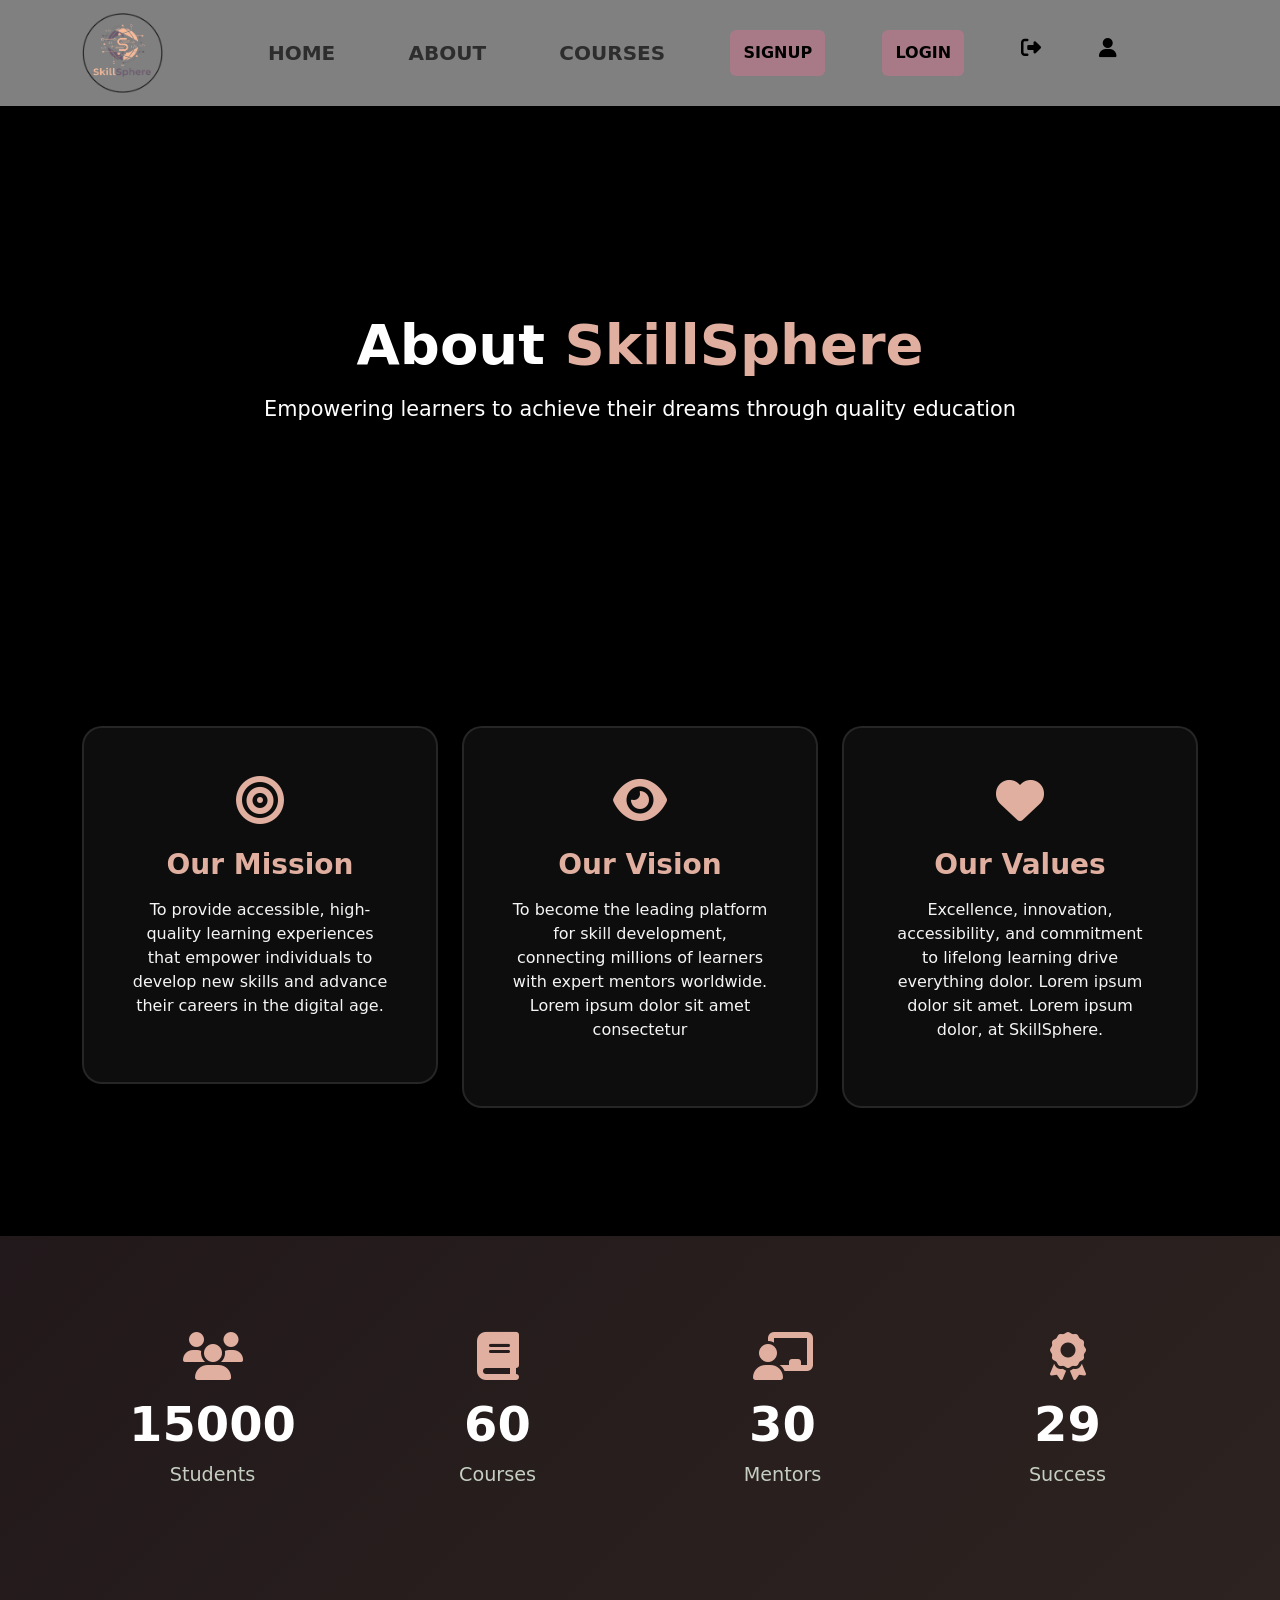
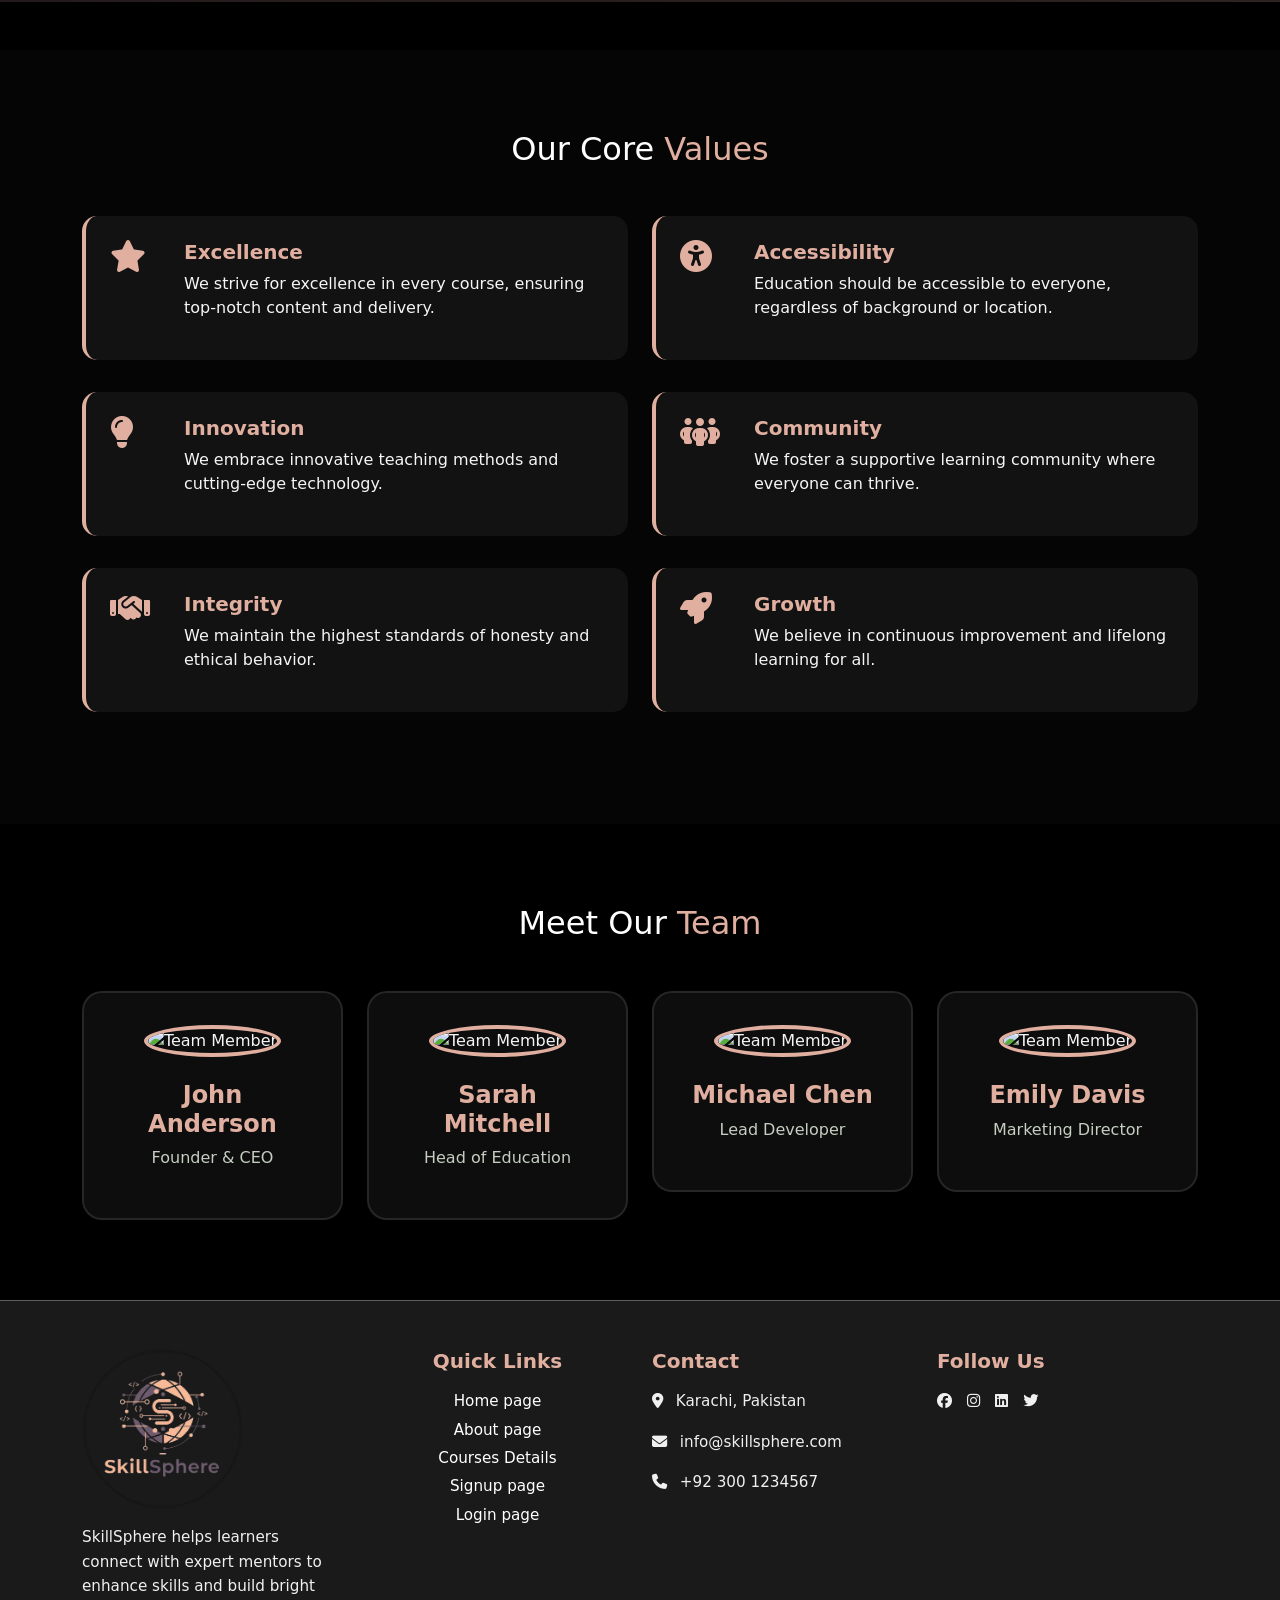
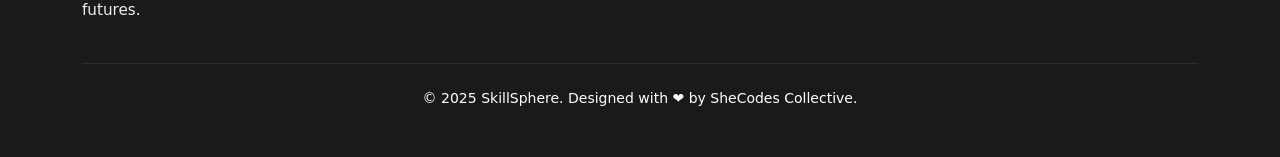
==== about.html @ 50748a6b "About Page Completed" ====
<!DOCTYPE html>
<html lang="en">

<head>
    <meta charset="UTF-8">
    <meta name="viewport" content="width=device-width, initial-scale=1.0">
    <title>About Sec | SkillSphere </title>
    <!-- FAVICON ICON -->
    <link rel="icon" type="image/png" href="assets/images/logo.png">
    <!-- BOOTSTRAP CDN -->
    <link rel="stylesheet" href="bootstrap-5.3.3-dist/css/bootstrap.min.css">
    <!-- FontAwesome Icon CDN -->
    <link rel="stylesheet" href="https://cdnjs.cloudflare.com/ajax/libs/font-awesome/6.5.0/css/all.min.css">
    <!-- ANIMATE.CSS CDN -->
    <link rel="stylesheet" href="https://cdnjs.cloudflare.com/ajax/libs/animate.css/4.1.1/animate.min.css" />
    <!-- CUSTOM CSS  -->
    <style>
        :root {
            --main-theme: #000000;
            --peach: #E0AFA0;
            --purple: #A87A87;
            --green: #C5CEC1;
        }

        body {
            background-color: var(--main-theme);
            color: #f5f5f5;
        }

        /* ALL HEADINGS */
        .heading span {
            color: var(--peach);
        }

        /* NAVBAR */
        .navbar {
            background-color: gray;
            position: sticky;
            top: 0;
            z-index: 1000;
        }

        .navbar-logo {
            height: 80px;
        }

        .navbar ul li a:hover {
            animation: rubberBand 1s;
            text-decoration: underline 2px solid black;
        }

        .button {
            background-color: var(--purple);
        }

        .button:hover {
            background-color: #936881;
            animation: pulse 1s;
        }

        /* HERO SECTION */
        .about-hero {
            position: relative;
            height: 60vh;
            background: linear-gradient(rgba(0, 0, 0, 0.7), rgba(0, 0, 0, 0.6)),
                url('https://cdn.pixabay.com/photo/2016/11/19/14/00/code-1839406_1280.jpg') center/cover no-repeat;
            display: flex;
            align-items: center;
            justify-content: center;
            text-align: center;
        }

        .about-hero h1 {
            font-size: 3.5rem;
            font-weight: 700;
            animation: fadeInDown 1s;
        }

        .about-hero p {
            font-size: 1.3rem;
            margin-top: 1rem;
            animation: fadeInUp 1s;
        }

        /* MISSION SECTION */
        .mission-section {
            padding: 5rem 0;
        }

        .mission-card {
            background: rgba(255, 255, 255, 0.05);
            border: 2px solid rgba(255, 255, 255, 0.1);
            border-radius: 20px;
            padding: 3rem;
            transition: all 0.4s ease;
        }

        .mission-card:hover {
            background: rgba(224, 175, 160, 0.1);
            border-color: var(--peach);
            transform: translateY(-10px);
            box-shadow: 0 15px 35px rgba(224, 175, 160, 0.2);
        }

        .mission-card i {
            font-size: 3rem;
            color: var(--peach);
            margin-bottom: 1.5rem;
        }

        .mission-card h3 {
            color: var(--peach);
            font-weight: 700;
            margin-bottom: 1rem;
        }

        /* STATS SECTION */
        .stats-section {
            background: linear-gradient(135deg, rgba(168, 122, 135, 0.2), rgba(224, 175, 160, 0.2));
            padding: 4rem 0;
            margin: 3rem 0;
        }

        .stat-item {
            text-align: center;
            padding: 2rem;
        }

        .stat-item i {
            font-size: 3rem;
            color: var(--peach);
            margin-bottom: 1rem;
        }

        .stat-item h2 {
            font-size: 3rem;
            font-weight: 700;
            color: #fff;
            margin-bottom: 0.5rem;
        }

        .stat-item p {
            font-size: 1.2rem;
            color: var(--green);
        }

        /* TEAM SECTION */
        .team-section {
            padding: 5rem 0;
        }

        .team-card {
            background: rgba(255, 255, 255, 0.05);
            border: 2px solid rgba(255, 255, 255, 0.1);
            border-radius: 20px;
            padding: 2rem;
            text-align: center;
            transition: all 0.4s ease;
            cursor: pointer;
        }

        .team-card:hover {
            background: var(--peach);
            transform: translateY(-10px);
            box-shadow: 0 10px 25px rgba(224, 175, 160, 0.3);
        }

        .team-card:hover * {
            color: #000 !important;
        }

        .team-card img {
            width: 150px;
            height: 150px;
            border-radius: 50%;
            object-fit: cover;
            margin-bottom: 1.5rem;
            border: 4px solid var(--peach);
        }

        .team-card h4 {
            font-weight: 700;
            color: var(--peach);
            margin-bottom: 0.5rem;
        }

        .team-card p {
            color: var(--green);
        }

        /* VALUES SECTION */
        .values-section {
            padding: 5rem 0;
            background: rgba(255, 255, 255, 0.02);
        }

        .value-item {
            display: flex;
            align-items: start;
            margin-bottom: 2rem;
            padding: 1.5rem;
            background: rgba(255, 255, 255, 0.05);
            border-radius: 15px;
            border-left: 4px solid var(--peach);
            transition: all 0.3s ease;
        }

        .value-item:hover {
            background: rgba(224, 175, 160, 0.1);
            transform: translateX(10px);
        }

        .value-item i {
            font-size: 2rem;
            color: var(--peach);
            margin-right: 1.5rem;
            min-width: 50px;
        }

        .value-item h5 {
            color: var(--peach);
            font-weight: 700;
            margin-bottom: 0.5rem;
        }

        /*FOOTER */
        .footer {
            background: rgba(255, 255, 255, 0.1);
            backdrop-filter: blur(15px) saturate(180%);
            -webkit-backdrop-filter: blur(15px) saturate(180%);
            border-top: 1px solid rgba(255, 255, 255, 0.3);
            box-shadow: 0 -8px 25px rgba(0, 0, 0, 0.4);
            color: #f5f5f5;
        }

        .footer h5 {
            color: var(--peach);
            font-weight: 700;
        }

        .footer p,
        .footer a {
            color: #f0f0f0;
            font-size: 0.95rem;
            line-height: 1.6;
        }

        .footer a:hover {
            color: var(--green);
        }

        .footer-icon {
            color: #fff;
            font-size: 1.3rem;
            margin-right: 15px;
            transition: all 0.3s ease;
        }

        .footer-icon:hover {
            color: var(--peach);
            transform: scale(1.2);
        }

        .footer hr {
            border-color: rgba(255, 255, 255, 0.2);
        }

        .quick-links a {
            position: relative;
            color: white;
            text-decoration: none;
            transition: color 0.3s ease;
        }

        .quick-links a::after {
            content: "";
            position: absolute;
            left: 0;
            bottom: -3px;
            width: 0%;
            height: 2px;
            background: rgba(255, 255, 255, 0.7);
            transition: width 0.3s ease;
            border-radius: 2px;
        }

        .quick-links a:hover {
            color: var(--peach);
        }

        .quick-links a:hover::after {
            width: 100%;
        }

        .icons:hover {
            color: var(--peach);
        }

        @media (max-width: 768px) {
            .about-hero h1 {
                font-size: 2.5rem;
            }

            .about-hero p {
                font-size: 1.1rem;
            }

            .stat-item h2 {
                font-size: 2.5rem;
            }
        }
    </style>
</head>

<body>
    <!-- NAVBAR -->
    <nav class="navbar navbar-expand-lg">
        <div class="container">
            <a class="navbar-brand" href="index.html">
                <img src="assets/images/logo.png" alt="logo" class="navbar-logo">
            </a>
            <button class="navbar-toggler" type="button" data-bs-toggle="collapse" data-bs-target="#navbarNav"
                aria-controls="navbarNav" aria-expanded="false" aria-label="Toggle navigation">
                <span class="navbar-toggler-icon"></span>
            </button>
            <div class="collapse navbar-collapse" id="navbarNav">
                <div class="d-flex justify-content-between w-100 fs-5 px-4">
                    <ul class="navbar-nav d-flex justify-content-evenly w-100 fw-bold">
                        <li class="nav-item">
                            <a class="nav-link" href="index.html">HOME</a>
                        </li>
                        <li class="nav-item">
                            <a class="nav-link" aria-current="page" href="about.html">ABOUT</a>
                        </li>
                        <li class="nav-item">
                            <a class="nav-link" href="index.html#mid-sec">COURSES</a>
                        </li>
                        <button class="button btn"><a
                                class="link-underline link-underline-opacity-0 text-black fw-semibold"
                                href="signup-or-login.html" role="button">SIGNUP</a></button>
                        <button class="button btn"><a
                                class="link-underline link-underline-opacity-0 text-black fw-semibold"
                                href="signup-or-login.html" role="button">LOGIN</a></button>
                        <li><i class="text-black py-2 fa-solid fa-right-from-bracket"></i></li>
                        <li><i class="text-black py-2 fa-solid fa-user"></i></li>
                    </ul>
                </div>
            </div>
        </div>
    </nav>

    <!-- HERO SECTION -->
    <section class="about-hero">
        <div class="container">
            <h1 class="heading text-white">About <span>SkillSphere</span></h1>
            <p class="text-white">Empowering learners to achieve their dreams through quality education</p>
        </div>
    </section>

    <!-- MISSION SECTION -->
    <section class="mission-section">
        <div class="container">
            <div class="row g-4">
                <div class="col-md-4">
                    <div class="mission-card text-center">
                        <i class="fa-solid fa-bullseye"></i>
                        <h3>Our Mission</h3>
                        <p>To provide accessible, high-quality learning experiences that empower individuals to develop
                            new skills and advance their careers in the digital age.</p>
                    </div>
                </div>
                <div class="col-md-4">
                    <div class="mission-card text-center">
                        <i class="fa-solid fa-eye"></i>
                        <h3>Our Vision</h3>
                        <p>To become the leading platform for skill development, connecting millions of learners with
                            expert mentors worldwide. Lorem ipsum dolor sit amet consectetur </p>
                    </div>
                </div>
                <div class="col-md-4">
                    <div class="mission-card text-center">
                        <i class="fa-solid fa-heart"></i>
                        <h3>Our Values</h3>
                        <p>Excellence, innovation, accessibility, and commitment to lifelong learning drive everything
                            dolor. Lorem ipsum dolor sit amet. Lorem ipsum dolor,
                            at SkillSphere.</p>
                    </div>
                </div>
            </div>
        </div>
    </section>

    <!-- STATS SECTION -->
    <section class="stats-section reveal">
        <div class="container">
            <div class="row text-center g-4">
                <div class="col-md-3 col-6 stat-item">
                    <i class="fa-solid fa-users"></i>
                    <h2 class="counter" data-target="50000">0</h2>
                    <p>Students</p>
                </div>
                <div class="col-md-3 col-6 stat-item">
                    <i class="fa-solid fa-book"></i>
                    <h2 class="counter" data-target="200">0</h2>
                    <p>Courses</p>
                </div>
                <div class="col-md-3 col-6 stat-item">
                    <i class="fa-solid fa-chalkboard-user"></i>
                    <h2 class="counter" data-target="100">0</h2>
                    <p>Mentors</p>
                </div>
                <div class="col-md-3 col-6 stat-item">
                    <i class="fa-solid fa-award"></i>
                    <h2 class="counter" data-target="95">0</h2>
                    <p>Success</p>
                </div>
            </div>
        </div>
    </section>


    <!-- VALUES SECTION -->
    <section class="values-section">
        <div class="container">
            <h2 class="heading text-center text-white mb-5">Our Core <span>Values</span></h2>
            <div class="row">
                <div class="col-md-6">
                    <div class="value-item">
                        <i class="fa-solid fa-star"></i>
                        <div>
                            <h5>Excellence</h5>
                            <p>We strive for excellence in every course, ensuring top-notch content and delivery.</p>
                        </div>
                    </div>
                    <div class="value-item">
                        <i class="fa-solid fa-lightbulb"></i>
                        <div>
                            <h5>Innovation</h5>
                            <p>We embrace innovative teaching methods and cutting-edge technology.</p>
                        </div>
                    </div>
                    <div class="value-item">
                        <i class="fa-solid fa-handshake"></i>
                        <div>
                            <h5>Integrity</h5>
                            <p>We maintain the highest standards of honesty and ethical behavior.</p>
                        </div>
                    </div>
                </div>
                <div class="col-md-6">
                    <div class="value-item">
                        <i class="fa-solid fa-universal-access"></i>
                        <div>
                            <h5>Accessibility</h5>
                            <p>Education should be accessible to everyone, regardless of background or location.</p>
                        </div>
                    </div>
                    <div class="value-item">
                        <i class="fa-solid fa-people-group"></i>
                        <div>
                            <h5>Community</h5>
                            <p>We foster a supportive learning community where everyone can thrive.</p>
                        </div>
                    </div>
                    <div class="value-item">
                        <i class="fa-solid fa-rocket"></i>
                        <div>
                            <h5>Growth</h5>
                            <p>We believe in continuous improvement and lifelong learning for all.</p>
                        </div>
                    </div>
                </div>
            </div>
        </div>
    </section>

    <!-- TEAM SECTION -->
    <section class="team-section">
        <div class="container">
            <h2 class="heading text-center text-white mb-5">Meet Our <span>Team</span></h2>
            <div class="row g-4 justify-content-center">
                <div class="col-md-3 col-sm-6">
                    <div class="team-card">
                        <img src="https://cdn.pixabay.com/photo/2016/11/21/12/42/beard-1845166_1280.jpg"
                            alt="Team Member">
                        <h4>John Anderson</h4>
                        <p>Founder & CEO</p>
                    </div>
                </div>
                <div class="col-md-3 col-sm-6">
                    <div class="team-card">
                        <img src="https://cdn.pixabay.com/photo/2017/05/19/12/38/entrepreneur-2326419_1280.jpg"
                            alt="Team Member">
                        <h4>Sarah Mitchell</h4>
                        <p>Head of Education</p>
                    </div>
                </div>
                <div class="col-md-3 col-sm-6">
                    <div class="team-card">
                        <img src="https://cdn.pixabay.com/photo/2019/11/03/20/11/portrait-4599553_1280.jpg"
                            alt="Team Member">
                        <h4>Michael Chen</h4>
                        <p>Lead Developer</p>
                    </div>
                </div>
                <div class="col-md-3 col-sm-6">
                    <div class="team-card">
                        <img src="https://cdn.pixabay.com/photo/2017/05/19/12/38/entrepreneur-2326419_1280.jpg"
                            alt="Team Member">
                        <h4>Emily Davis</h4>
                        <p>Marketing Director</p>
                    </div>
                </div>
            </div>
        </div>
    </section>

    <!-- FOOTER -->
    <footer class="footer text-white py-5">
        <div class="container">
            <div class="row text-center text-md-start">
                <!-- About -->
                <div class="col-md-3 mb-4 mb-md-0">
                    <img src="assets/images/logo.png" alt="logo" class="mb-3" style="height: 160px; width: auto;" />
                    <p>
                        SkillSphere helps learners connect with expert mentors to enhance
                        skills and build bright futures.
                    </p>
                </div>

                <!-- Quick Links -->
                <div class="quick-links col-md-3 mb-5 text-center mb-md-0">
                    <h5 class="fw-bold mb-3">Quick Links</h5>
                    <ul class="list-unstyled">
                        <li><a href="index.html" class="footer-link">Home page</a></li>
                        <li class="mt-1">
                            <a href="about.html" class="footer-link">About page</a>
                        </li>
                        <li class="mt-1">
                            <a href="index.html#mid-sec" class="footer-link">Courses Details</a>
                        </li>
                        <li class="mt-1">
                            <a href="signup-or-login.html" class="footer-link">Signup page</a>
                        </li>
                        <li class="mt-1">
                            <a href="signup-or-login.html" class="footer-link">Login page</a>
                        </li>
                    </ul>
                </div>

                <!-- Contact -->
                <div class="contact col-md-3 mb-4 mb-md-0 text-center text-md-start text-sm-start">
                    <h5 class="fw-bold mb-3">Contact</h5>
                    <p>
                        <i class="fa-solid fa-location-dot me-2"></i> Karachi, Pakistan
                    </p>
                    <p>
                        <i class="fa-solid fa-envelope me-2"></i> info@skillsphere.com
                    </p>
                    <p><i class="fa-solid fa-phone me-2"></i> +92 300 1234567</p>
                </div>

                <!-- Social -->
                <div class="col-md-3">
                    <h5 class="fw-bold mb-3">Follow Us</h5>
                    <div class="d-flex justify-content-center justify-content-md-start">
                        <a href="#" class="footer-icon"><i class="icons fab fa-facebook"></i></a>
                        <a href="#" class="footer-icon"><i class="icons fab fa-instagram"></i></a>
                        <a href="#" class="footer-icon"><i class="icons fab fa-linkedin"></i></a>
                        <a href="#" class="footer-icon"><i class="icons fab fa-twitter"></i></a>
                    </div>
                </div>
            </div>

            <hr class="my-4" style="border-color: rgba(255, 255, 255, 0.3)" />
            <div class="text-center small">
                &copy; 2025 SkillSphere. Designed with ❤ by SheCodes Collective.
            </div>
        </div>
    </footer>

    <!-- CUSTOM JAVASCRIPT -->
    <script>
        // NAVBAR SCROLL
        window.addEventListener("scroll", function () {
            const nav = document.querySelector(".navbar");
            if (window.scrollY > 50) {
                nav.style.backgroundColor = "#A87A87";
                nav.style.transition = "0.4s";
            } else {
                nav.style.backgroundColor = "gray";
            }
        });

        /* Counters */
        let started = false;
        const counters = document.querySelectorAll(".counter");
        window.addEventListener("scroll", () => {
            const sec = document.querySelector(".stats-section");
            if (sec.getBoundingClientRect().top < window.innerHeight - 150 && !started) {
                started = true;
                counters.forEach(c => {
                    let count = 0, target = +c.dataset.target;
                    const update = () => {
                        count += target / 120;
                        if (count < target) {
                            c.innerText = Math.ceil(count);
                            requestAnimationFrame(update);
                        } else {
                            c.innerText = target + (target === 95 ? "%" : "+");
                        }
                    };
                    update();
                });
            }
        });
    </script>

    <!-- BOOTSTRAP JS -->
    <script src="https://cdn.jsdelivr.net/npm/bootstrap@5.3.3/dist/js/bootstrap.bundle.min.js"
        integrity="sha384-YvpcrYf0tY3lHB60NNkmXc5s9fDVZLESaAA55NDzOxhy9GkcIdslK1eN7N6jIeHz"
        crossorigin="anonymous"></script>
</body>

</html>
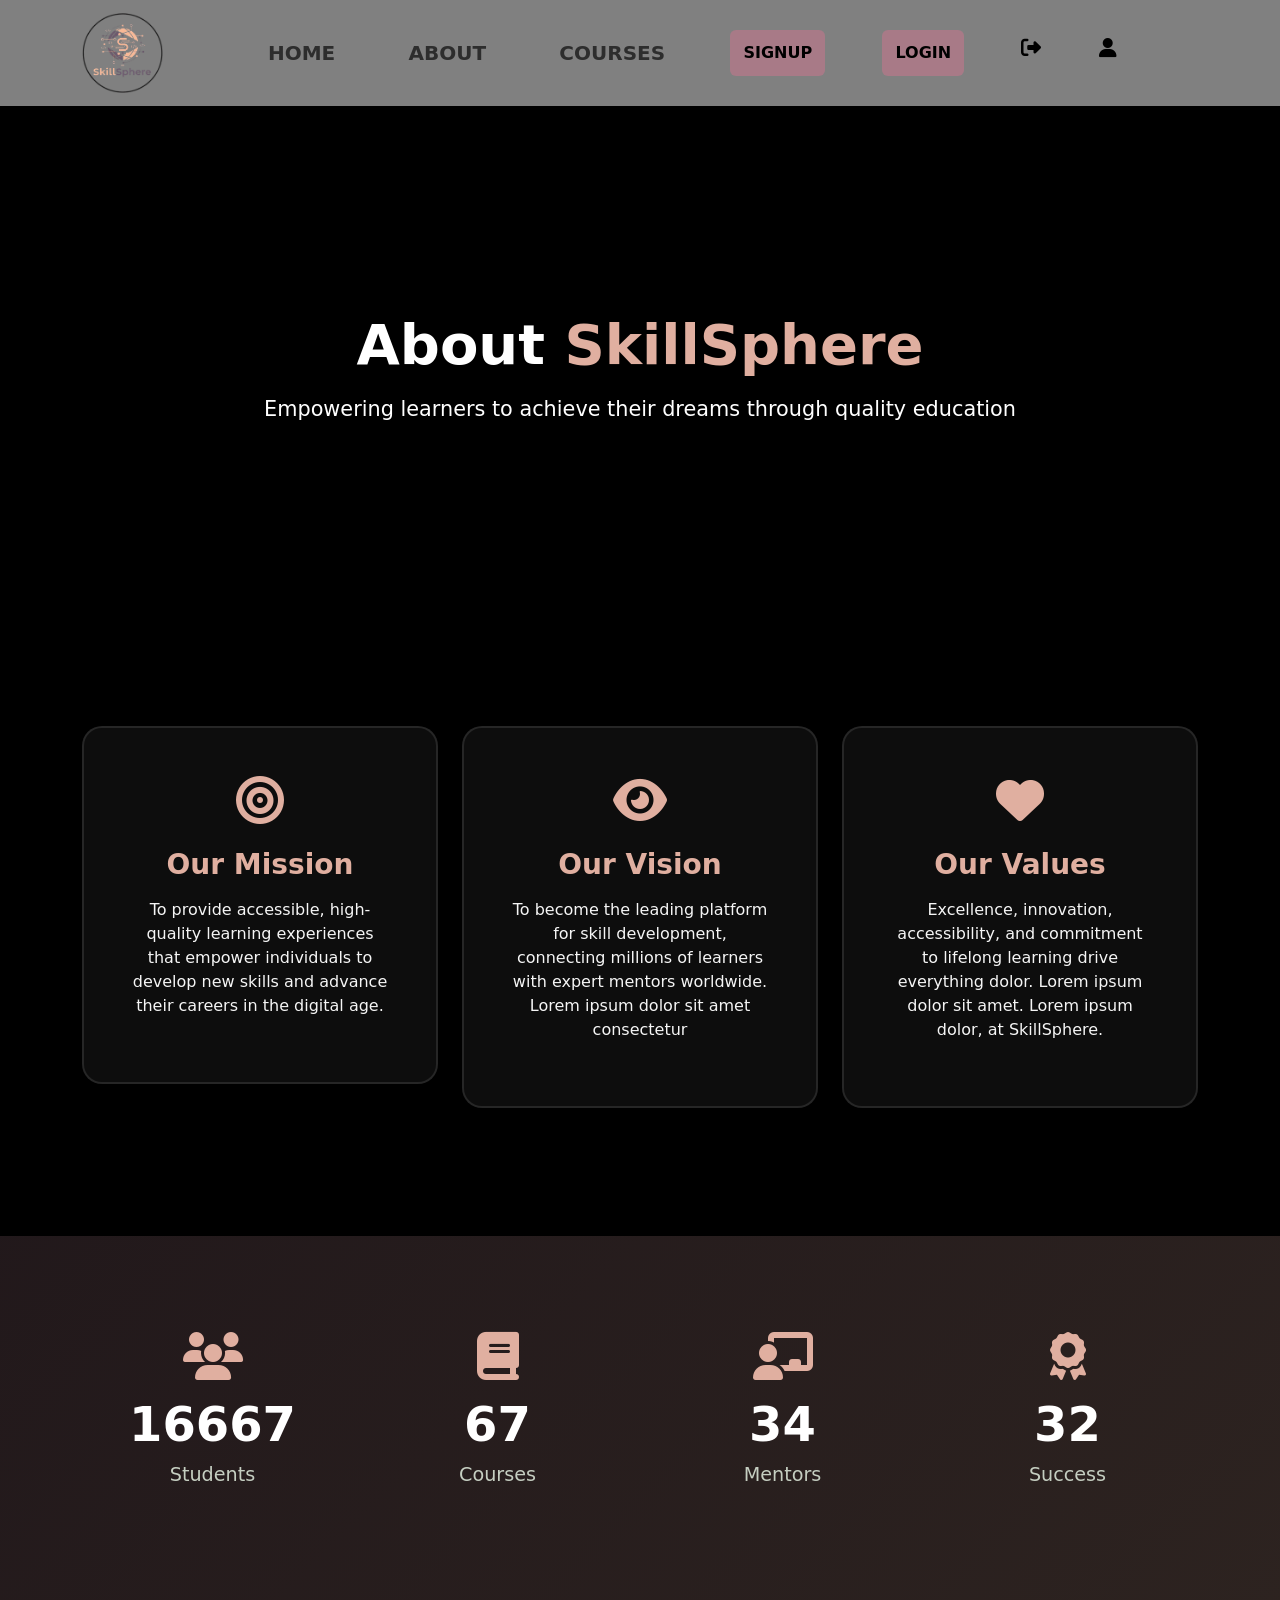
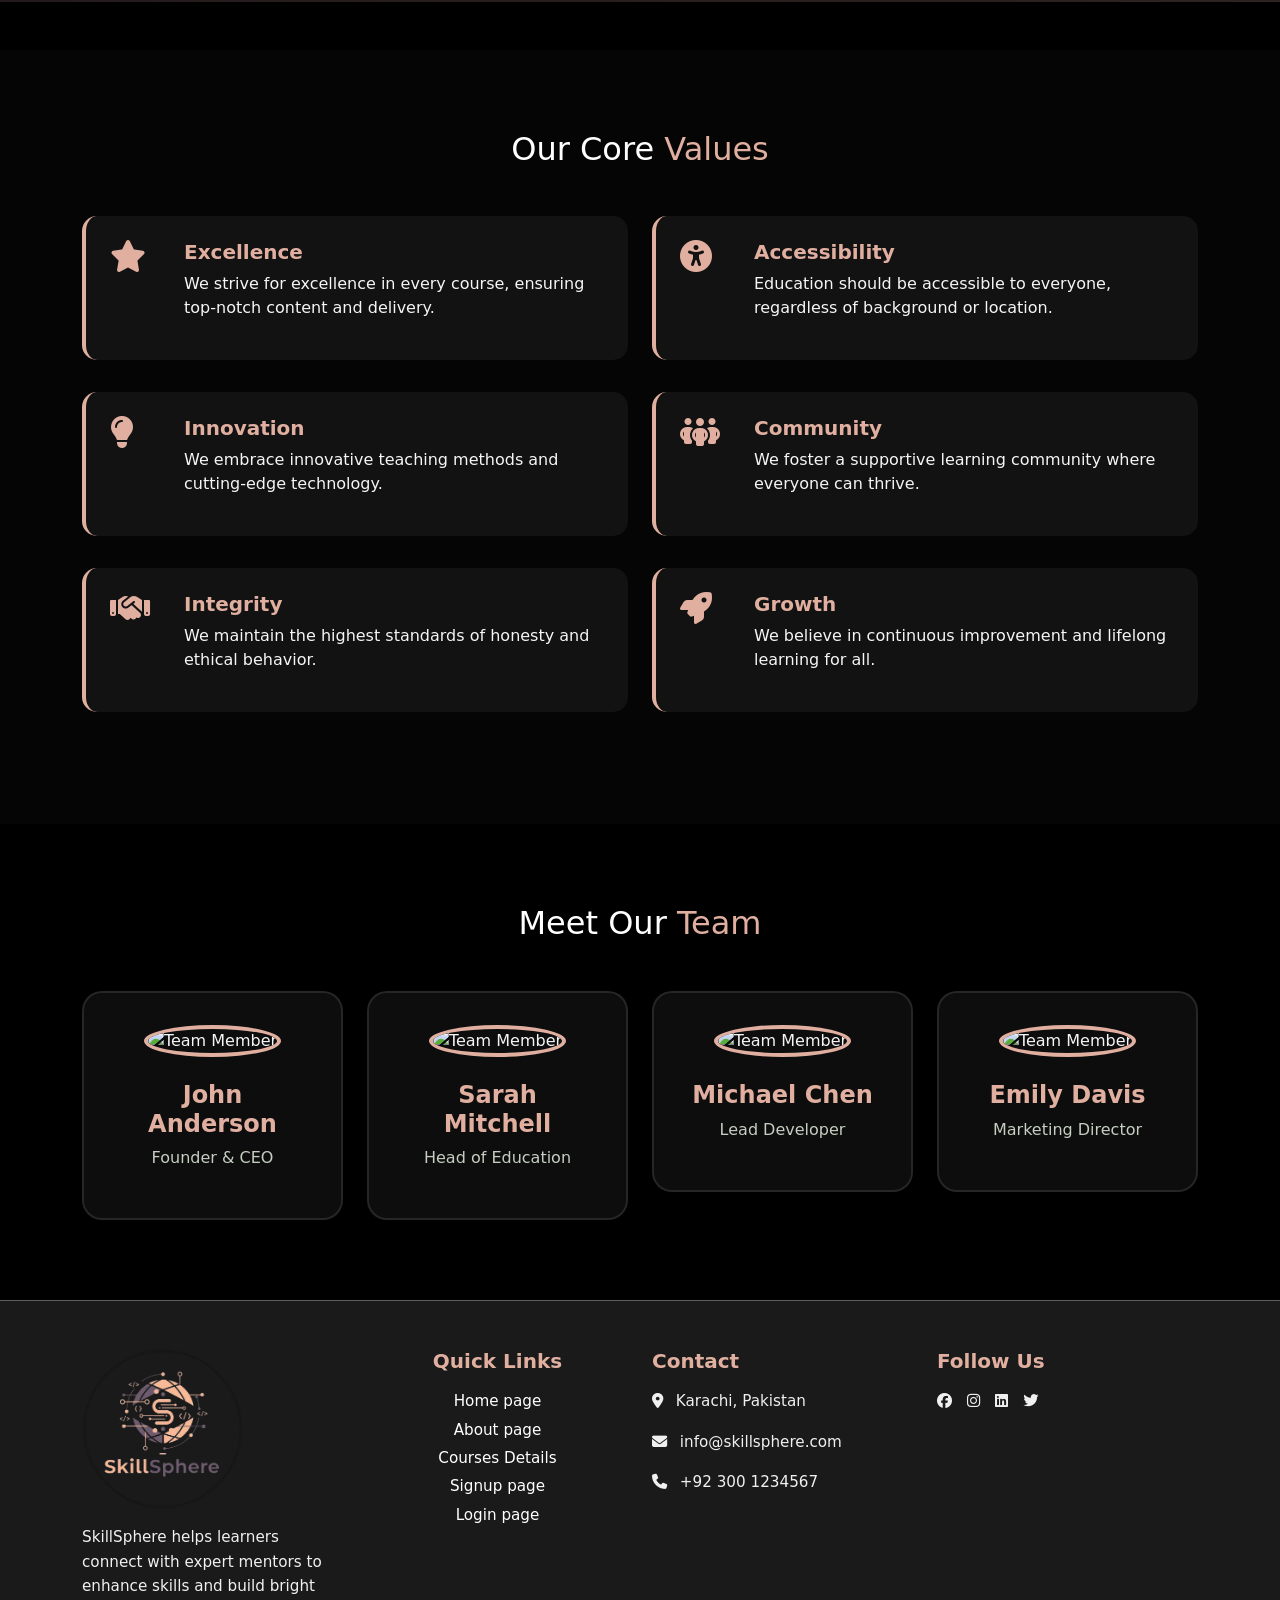
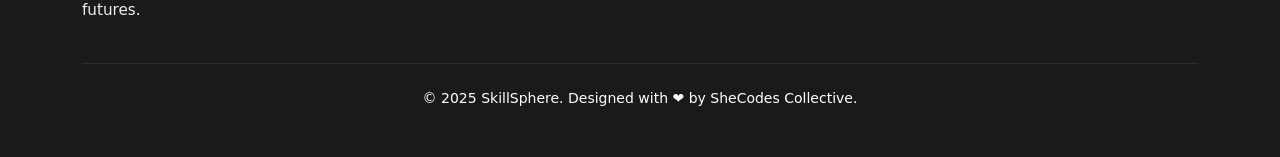
==== commit fd0fd7b2: "Successfully fix bugs and merged" ====
--- a/about.html
+++ b/about.html
@@ -333,7 +333,7 @@
                             <a class="nav-link" aria-current="page" href="about.html">ABOUT</a>
                         </li>
                         <li class="nav-item">
-                            <a class="nav-link" href="index.html#mid-sec">COURSES</a>
+                            <a class="nav-link" href="coursesgrid.html">COURSES</a>
                         </li>
                         <button class="button btn"><a
                                 class="link-underline link-underline-opacity-0 text-black fw-semibold"
